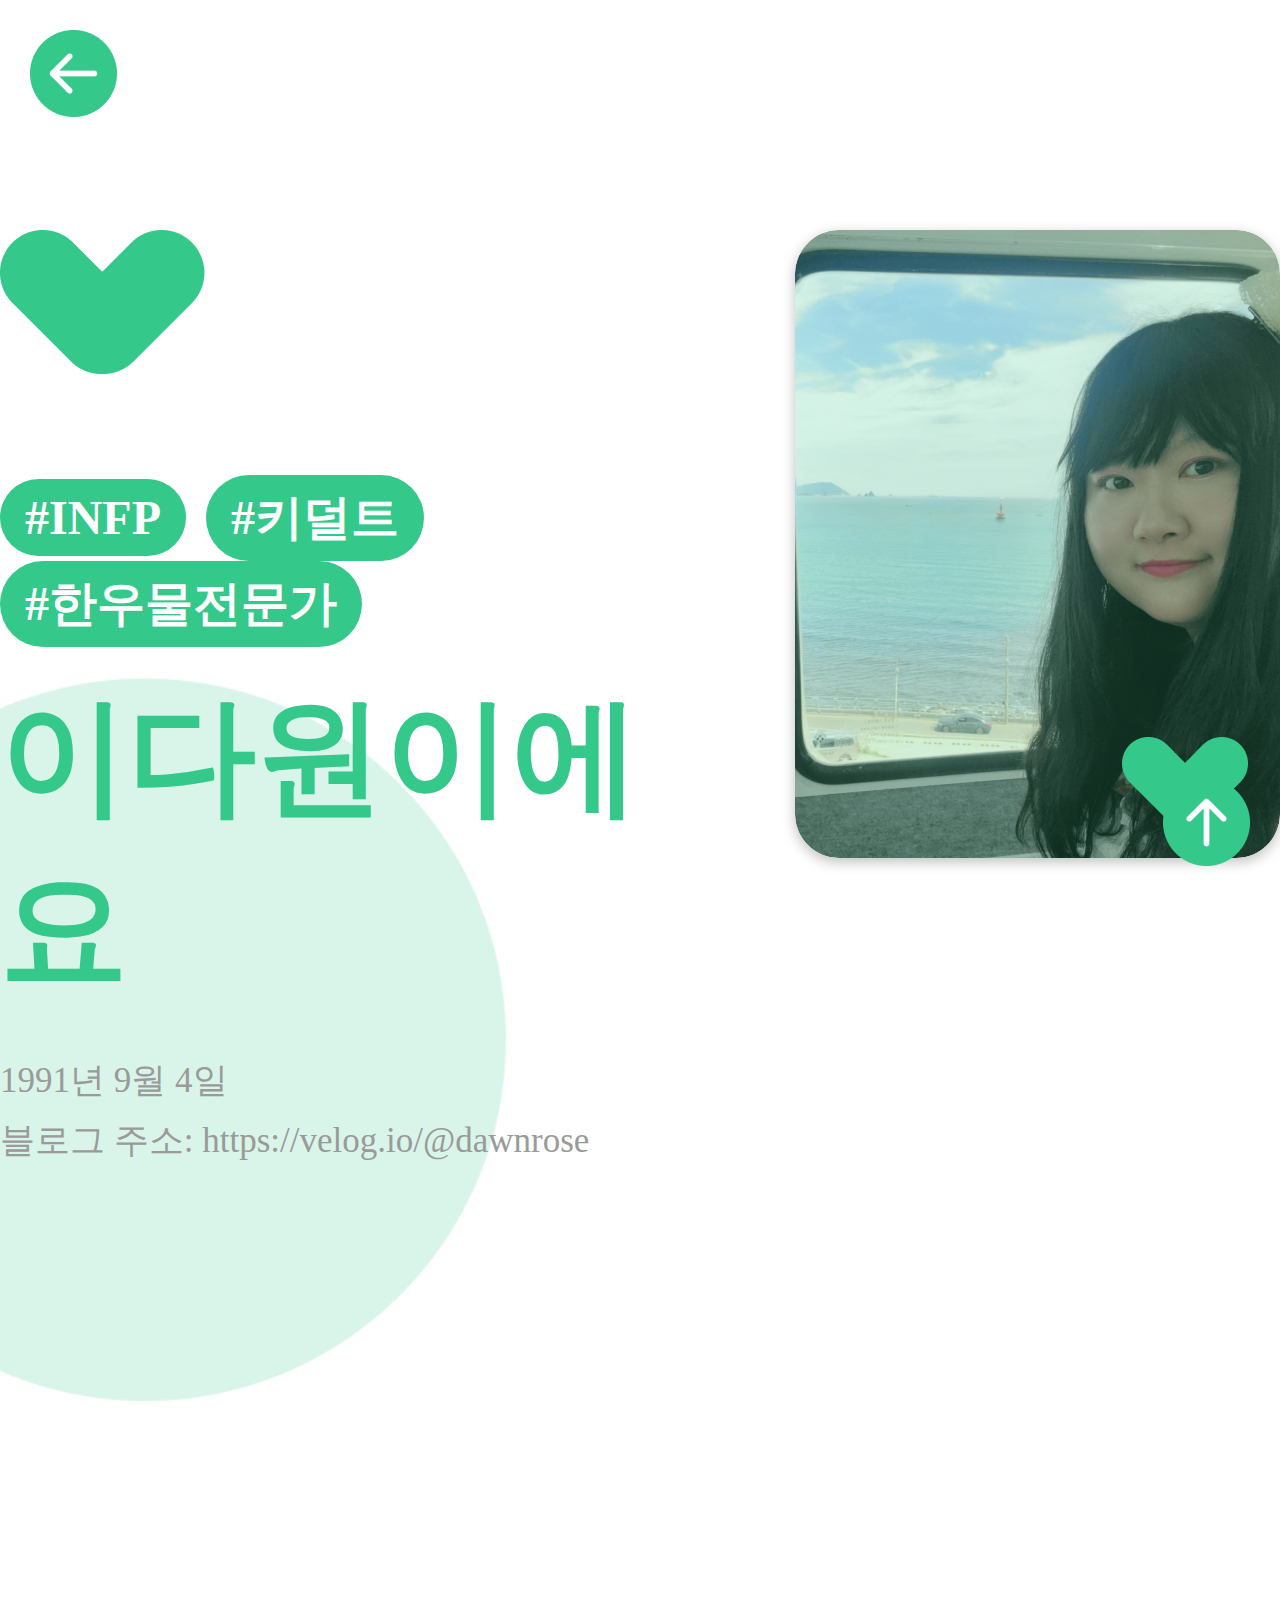
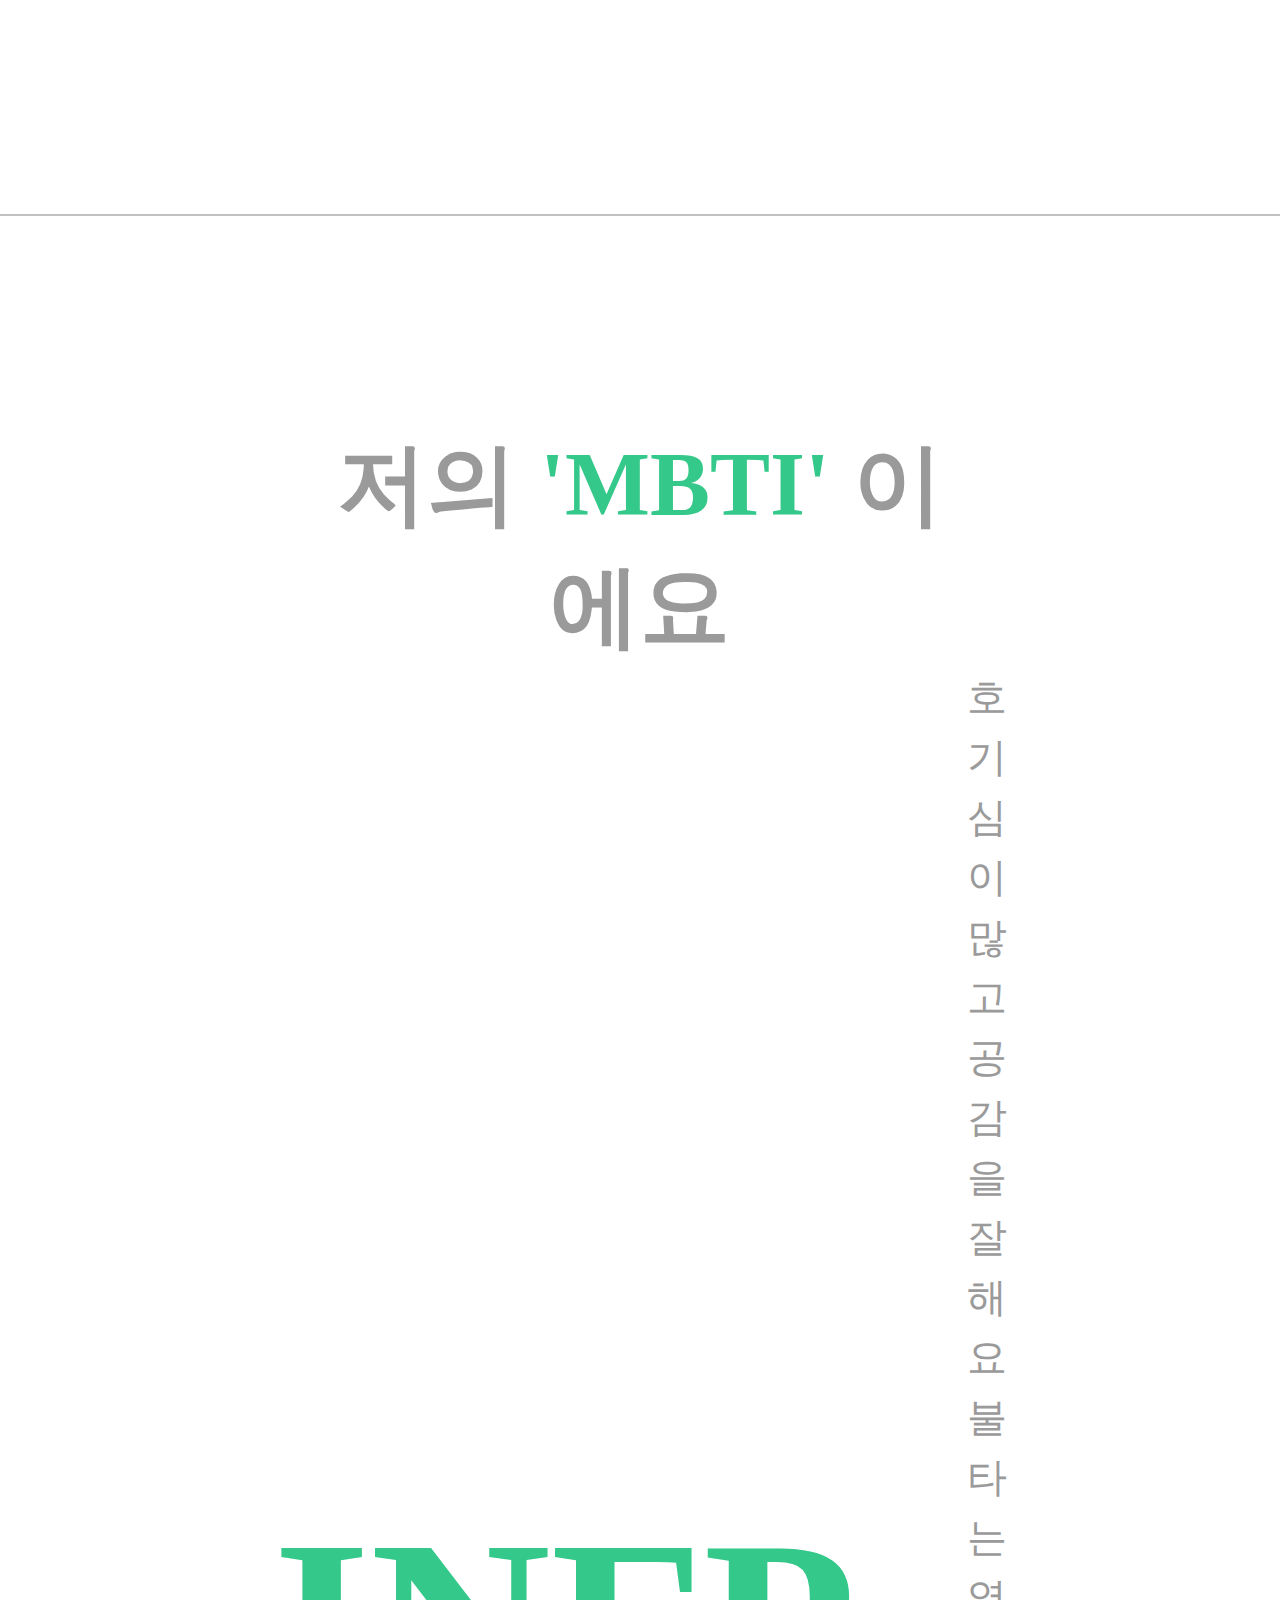
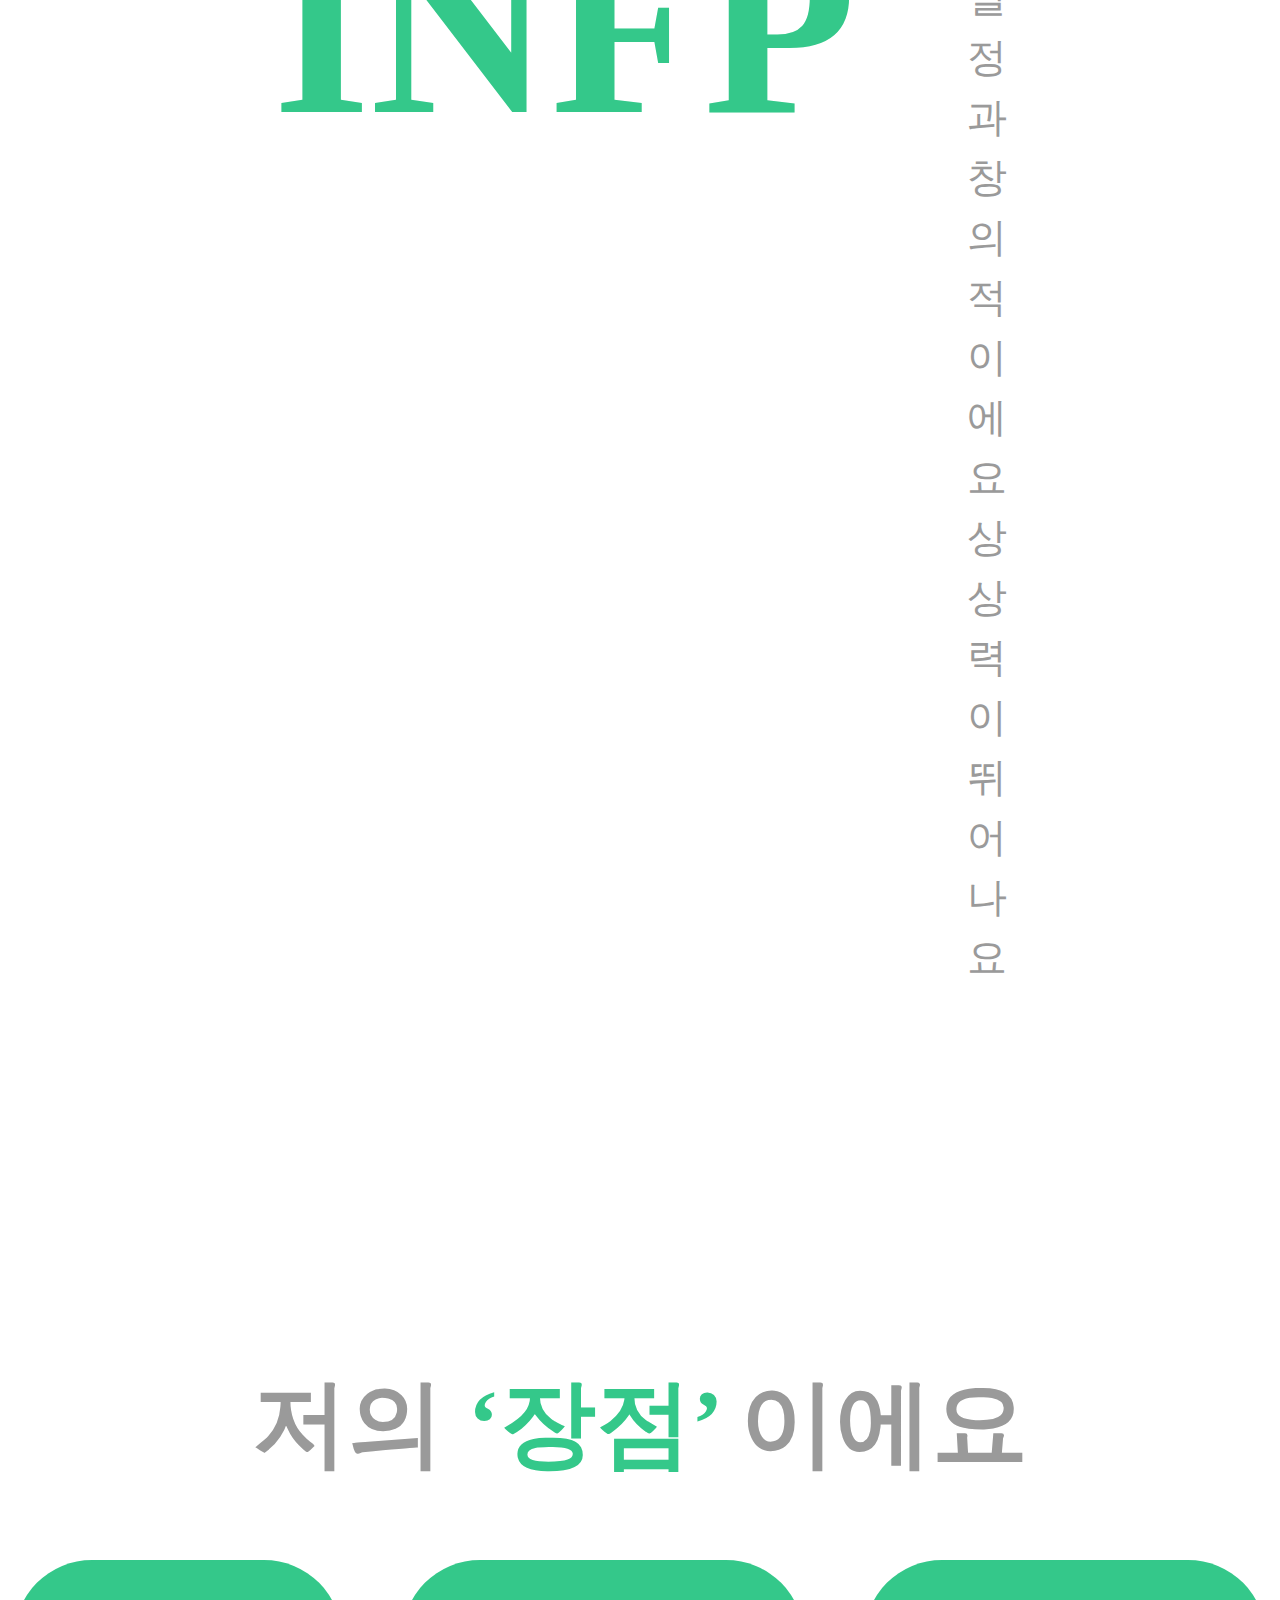
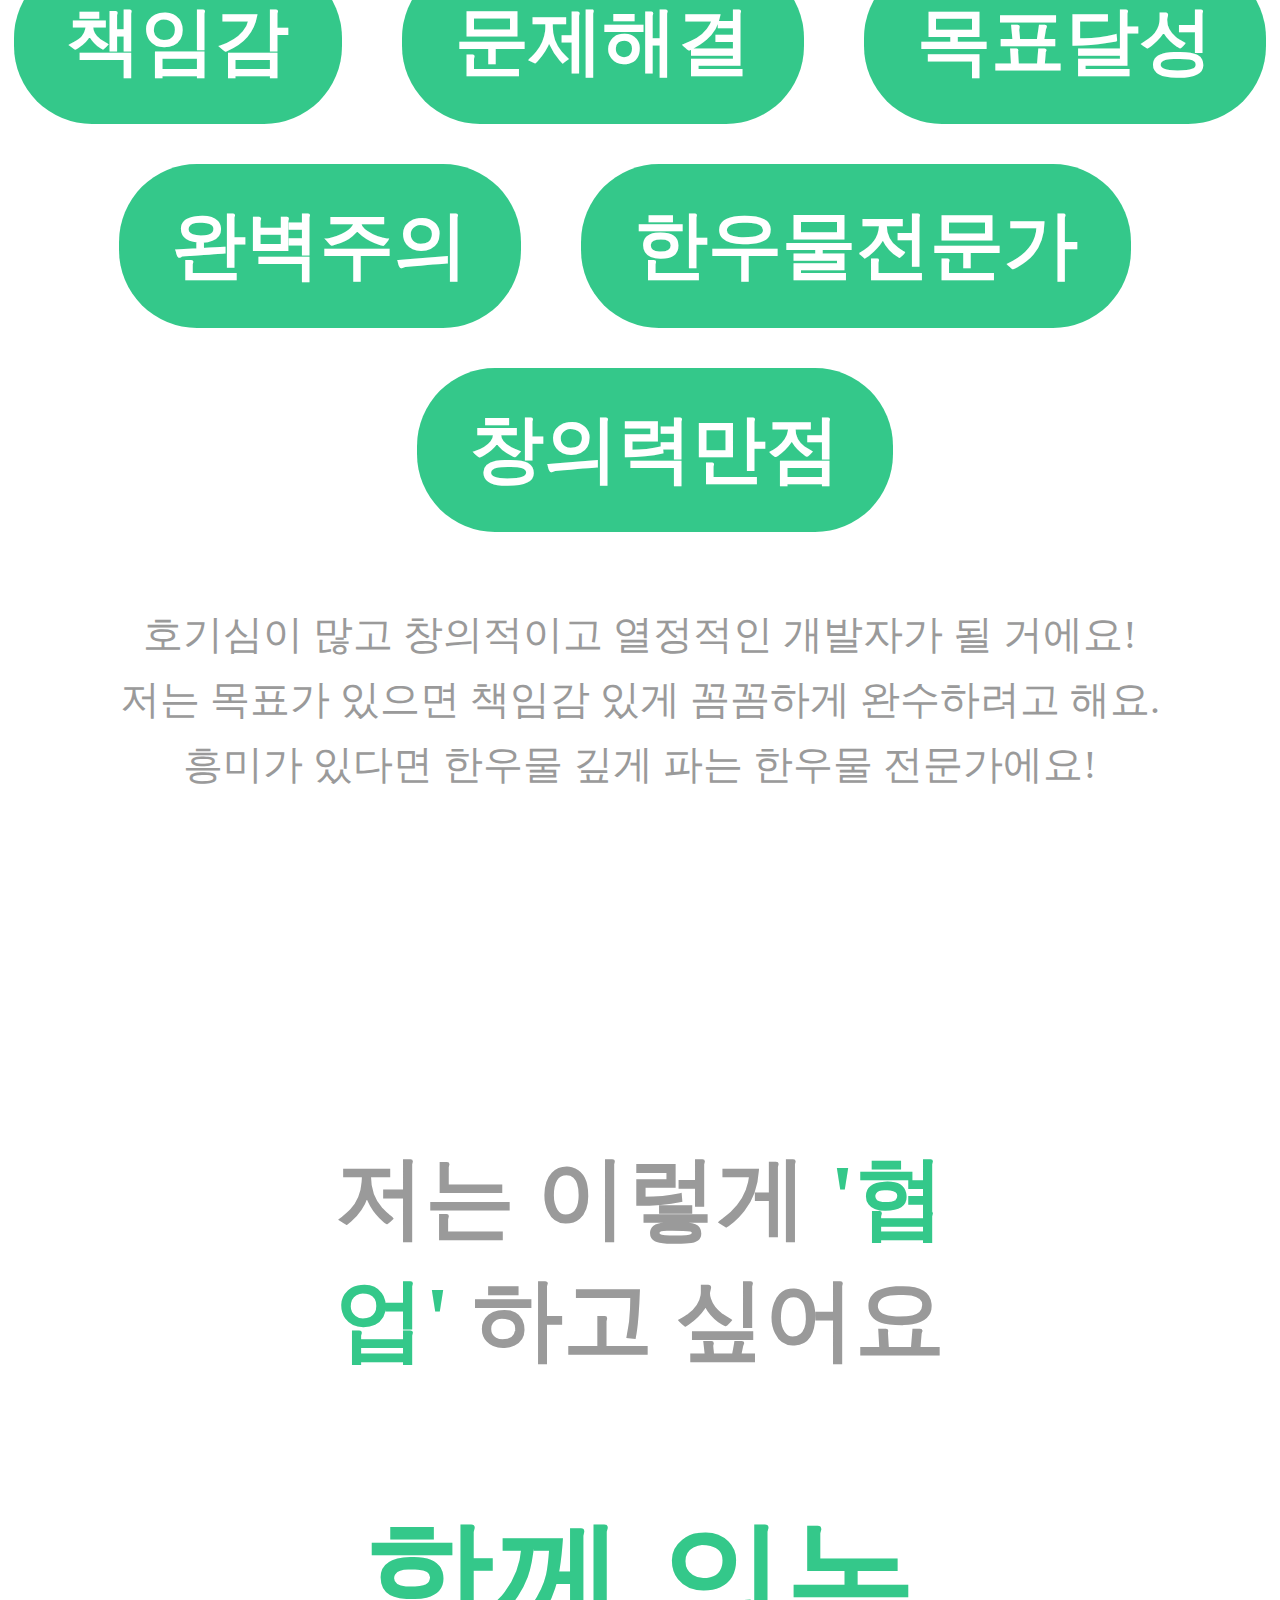
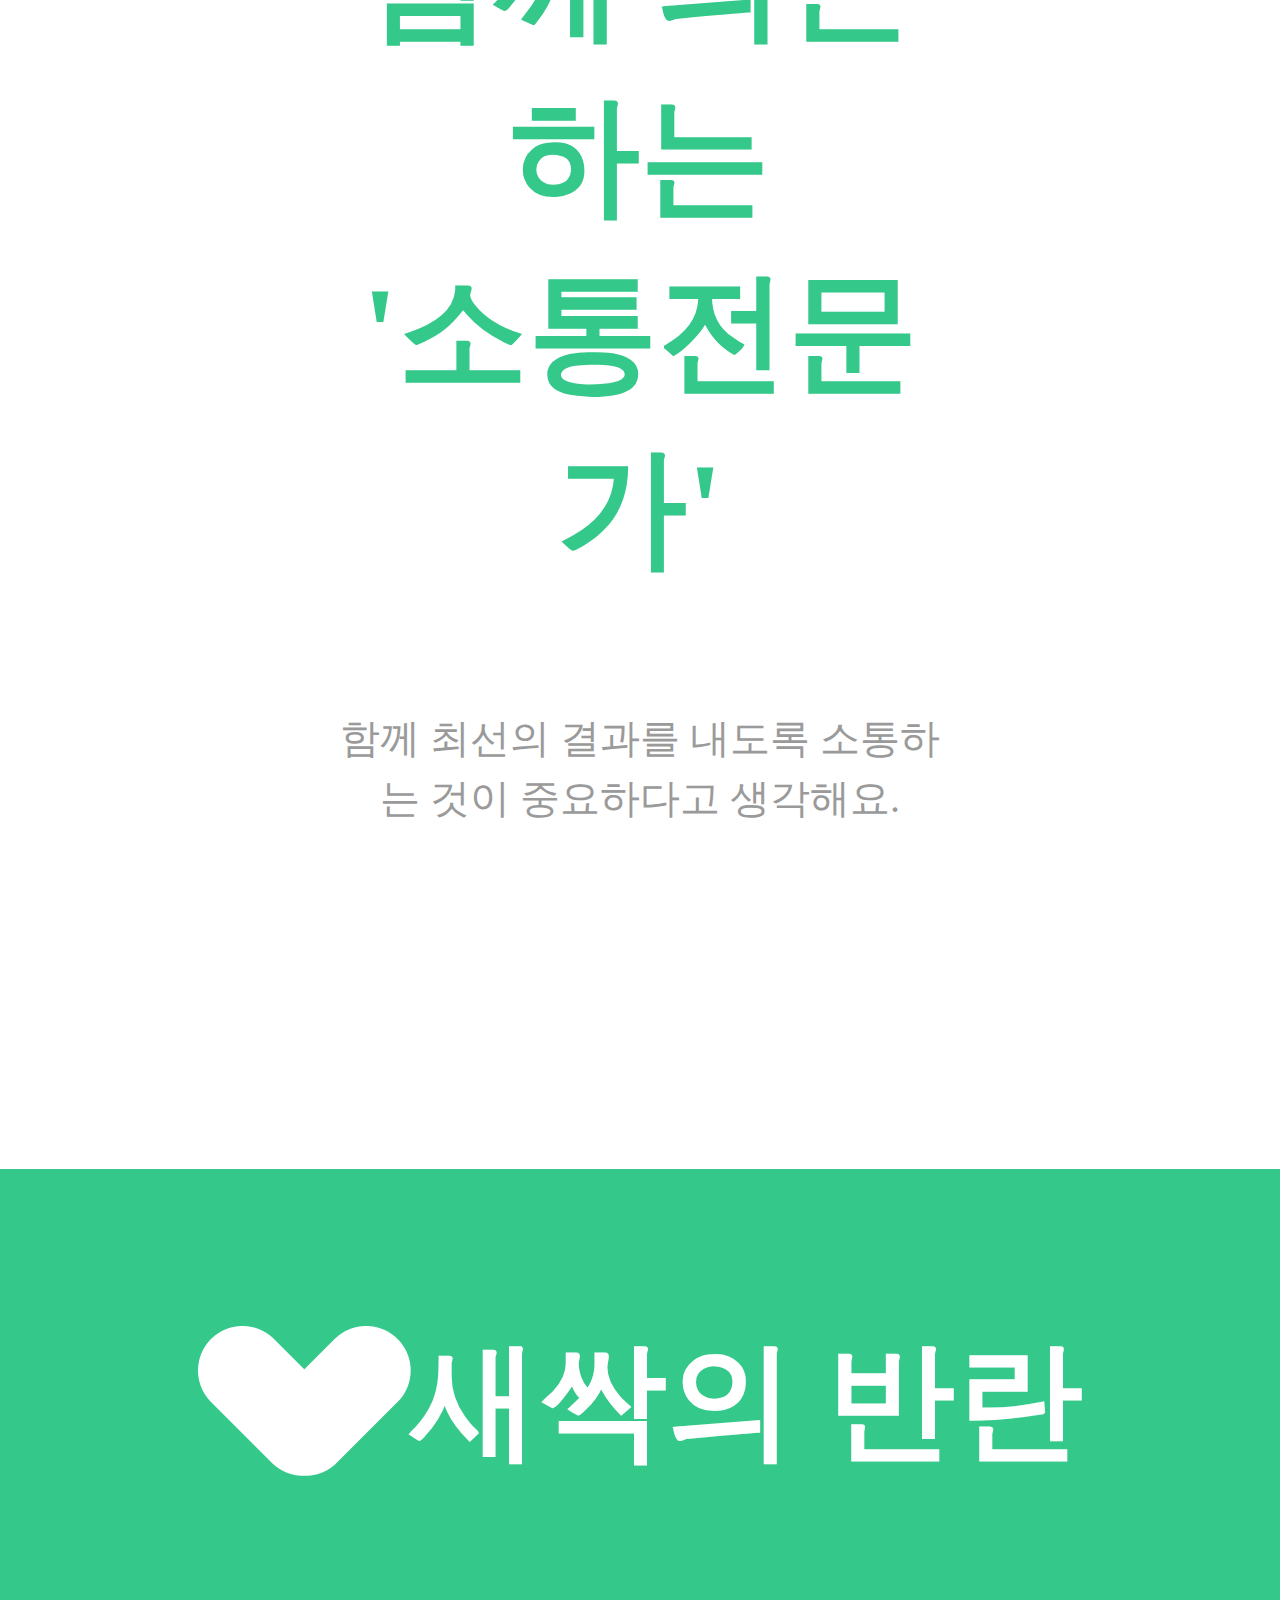
==== sub_dawon.html @ d5acacc6 "새싹의 반란" ====
<!DOCTYPE html>
<html lang="en">

<head>
    <meta charset="UTF-8">
    <meta name="viewport" content="width=device-width, initial-scale=1.0">
    <meta name="viewport" content="width=1920">
    <link rel="stylesheet" href="css/sub_style.css">
    <title>새싹의 반란</title>
    <script src="https://code.jquery.com/jquery-3.7.1.min.js"
    integrity="sha256-/JqT3SQfawRcv/BIHPThkBvs0OEvtFFmqPF/lYI/Cxo=" crossorigin="anonymous"></script>
</head>

<body>
    <div class="nextdirection">
        <a href="index.html"><img src="images/nextbutton.png"></a>
    </div>
     <div class="updirection btn_top">
        <img src="images/updirection.png">
    </div> 
    <div class="oneContent">
        <div class="leftContent">
            <img class="firstheart" src="images/heart.png" alt="profile">
            <div class="tag">
                <div>#INFP</div>
                <div>#키덜트</div>
                <div>#한우물전문가</div>
            </div>
            <h1>이다원이에요</h1>
            <div class="information">
                <div>1991년 9월 4일</div>
                <div>블로그 주소: <a href="https://velog.io/@dawnrose" target="_blank">https://velog.io/@dawnrose</a>
                </div>
            </div>
        </div>
        <div class="rightContent">
            <img class="myimage" src="images/image_3.png" alt="card">
        </div>
    </div>
    <div class="line"></div>
    <div class="twoContent">

        <h1>저의 <span>'MBTI'</span> 이에요</h1>
        <div class="mbtiContent">
            <span>INFP</span>
            <div><p>호기심이 많고 공감을 잘해요</p><p>불타는 열정과 창의적이에요</p><p>상상력이 뛰어나요</p></div>
        </div>
    </div>

    <section id="my_point">
        <h2>저의 <span>‘장점’</span> 이에요</h2>
        <div class="point_big_box">
            <div class="point_box">
                <!-- <p class="box_gray">&nbsp;&nbsp;&nbsp;&nbsp;&nbsp;&nbsp;&nbsp;&nbsp;&nbsp;&nbsp;&nbsp;&nbsp;&nbsp;</p> -->
                <p>책임감</p>
                <p>문제해결</p>
                <p>목표달성</p>
                <!-- <p class="box_gray">&nbsp;&nbsp;&nbsp;&nbsp;&nbsp;&nbsp;&nbsp;&nbsp;&nbsp;&nbsp;&nbsp;&nbsp;&nbsp;</p> -->
            </div>
            <div class="point_box">
                <!-- <p class="box_gray">&nbsp;&nbsp;&nbsp;&nbsp;&nbsp;&nbsp;&nbsp;&nbsp;&nbsp;&nbsp;&nbsp;&nbsp;&nbsp;</p> -->
                <p>완벽주의</p>
                <p>한우물전문가</p>
                <p>창의력만점</p>
                <!-- <p class="box_gray">&nbsp;&nbsp;&nbsp;&nbsp;&nbsp;&nbsp;&nbsp;&nbsp;&nbsp;&nbsp;&nbsp;&nbsp;&nbsp;</p> -->

            </div>
        </div>
        <p class="point_txt">호기심이 많고 창의적이고 열정적인 개발자가 될 거에요!</p>
        <p class="point_txt">저는 목표가 있으면 책임감 있게 꼼꼼하게 완수하려고 해요.</p>
        <p class="point_txt">흥미가 있다면 한우물 깊게 파는 한우물 전문가에요!</p>
    </section>


    <div class="fourContent">
        <h1>저는 이렇게 <span>'협업'</span> 하고 싶어요</h1>
        <div>
            <p>함께 의논하는</p>
            <p>'소통전문가'</p>
        </div>
        <div class="index"><p>함께 최선의 결과를 내도록 소통하는 것이 중요하다고 생각해요.</p>
        </div>
    </div>
    <div class="last">
        <img src="images/Wheart.png">
        <span>새싹의 반란</span>
    </div>
    <script>
        $('.btn_top').click(function(){
                event.preventDefault();
        
                $("html,body").stop().animate({scrollTop:0});
                });
        
            </script>
</body>

</html>
---- css/sub_style.css ----
* {
    margin: 0px;
    padding: 0px;
}

ul,
ol {
    list-style: none;
}

a {
    text-decoration: none;
    color: inherit;
}

/* reset css */

@font-face {
    font-family: 'Pretendard-Regular';
    src: url('https://cdn.jsdelivr.net/gh/Project-Noonnu/noonfonts_2107@1.1/Pretendard-Regular.woff') format('woff');
    font-weight: 400;
    font-style: normal;
}


/* .nextdirection {
    position: relative;
    top: 55px;
    left: 55px;
    width: 87px;
    height: 87px;
} */

/* .updirection {
    position: absolute;
    bottom: 55px;
    right: 55px;
} */

.oneContent {
    display: flex;
    flex-direction: row;
    justify-content: center;
    align-content: center;
    /* margin: 247px 323px 0 323px; */
    background: url(../images/backobj.png);
    background-repeat: no-repeat;
    background-size: cover;
    padding: 230px 0;

}

.twoContent {
    display: flex;
    flex-direction: column;
    justify-content: center;
    align-content: center;
    /* margin: 247px 323px 0 323px; */
}

#my_point {
    display: flex;
    flex-direction: column;
    justify-content: center;
    align-content: center;
    /* margin: 247px 323px 0 323px; */
}

.fourContent {
    display: flex;
    flex-direction: column;
    justify-content: center;
    align-content: center;
    /* margin: 247px 323px 0 323px; */
}


.tag {
    margin-top: 97px;
}

.tag>div {
    color: white;
    font-size: 48px;
    font-weight: 700;

    display: inline-flex;
    padding: 11px 25px;
    justify-content: center;
    align-items: center;
    gap: 10px;
    border-radius: 50px;
    background: #34C88A;

    margin-right: 16px;
}

.leftContent {
    margin-right: 125px;
}

.leftContent>h1 {
    color: var(--main, #34C88A);
    font-family: Pretendard;
    font-size: 128px;
    font-style: normal;
    font-weight: 700;
    line-height: normal;
    text-align: left;
    margin-top: 24px;
}

.rightContent {
    display: block;
    /* margin-left: 125px; */
}

.myimage {
    border-radius: 44px;
    box-shadow: 0px 4px 13px 0px rgba(0, 0, 0, 0.25);
}

.information {
    color: #9a9a9a;
    font-size: 35px;
    margin-top: 34px;
    line-height: 60px;
}

.information>a {
    background-color: #34C88A;
}

.twoContent {
    margin: 208px 323px 0 323px;
}

.line {
    margin: 413px auto 0 auto;
    border: 1px solid #c1c1c1;
    width: 1596px;
}

h1 {
    color: #9A9A9A;
    text-align: center;
    font-family: Pretendard;
    font-size: 90px;
    font-style: normal;
    font-weight: 700;
    line-height: normal;
}

span {
    color: #34C88A;
}

.mbtiContent {
    display: flex;
    flex-direction: row;
    justify-content: center;
    align-items: center;
}

.mbtiContent>span {
    color: var(--main, #34C88A);
    text-align: center;
    font-family: Pretendard;
    font-size: 250px;
    font-style: normal;
    font-weight: 700;
    line-height: normal;
}

.mbtiContent>div {
    color: #9A9A9A;
    text-align: center;
    font-family: Pretendard;
    font-size: 40px;
    font-style: normal;
    font-weight: 500;
    line-height: 60px;
    margin-left: 111px;
}

.fourContent {
    margin: 340px 323px 0 323px;
}

.fourContent>div {
    color: #34C88A;
    text-align: center;
    font-family: Pretendard;
    font-size: 130px;
    font-style: normal;
    font-weight: 700;
    line-height: normal;
    margin-top: 112px;
}

.fourContent .index {
    color: #9A9A9A;
    text-align: center;
    font-family: Pretendard;
    font-size: 40px;
    font-style: normal;
    font-weight: 500;
    line-height: 60px;
}

.last {
    margin-top: 340px;
    width: 100vw;
    height: 464px;
    background-color: #34C88A;
    display: flex;
    flex-direction: row;
    justify-content: center;
    align-items: center;
}

.last>span {
    /* position: relative;
    inset: 159px 554px 152px 554px; */
    color: #FFF;
    text-align: center;
    font-family: Pretendard;
    font-size: 128px;
    font-style: normal;
    font-weight: 700;
    line-height: normal;
}

#my_point {
    text-align: center;
    margin-top: 372px;
    font-weight: 700;

}

#my_point h2 {
    color: #9a9a9a;
    font-size: 6rem;
    font-weight: 700;
}

#my_point h2 span {
    color: #34c88a;
}

#my_point .point_txt {
    font-size: 2.5rem;
    color: #9a9a9a;
    line-height: 65px;
    font-weight: 500;
}

#my_point .point_big_box {
    overflow: hidden;
    margin: 50px 0;
}

#my_point .point_box {
    display: flex;
    flex-direction: row;
    justify-content: center;
    align-content: center;
    flex-wrap: wrap;
    width: 100vw;
}

#my_point .point_box p {
    font-size: 74px;
    background-color: #34c88a;
    color: #fff;
    border-radius: 78px;
    padding: 32px 53px;
    margin: 20px 30px;
}

#my_point .point_box .box_gray {
    background-color: #eee;
}

#my_point .point_box p:first-child {
    margin-left: 0
}

#my_point .point_box p:last-child {
    /*  border-top-right-radius: 0;
    border-bottom-right-radius: 0;*/
    margin-right: 0;
}

.nextdirection{
    position: absolute;
    top: 30px;
    left: 30px;
}

.updirection{
    right: 30px;
    bottom: 30px;
    position: fixed;
}
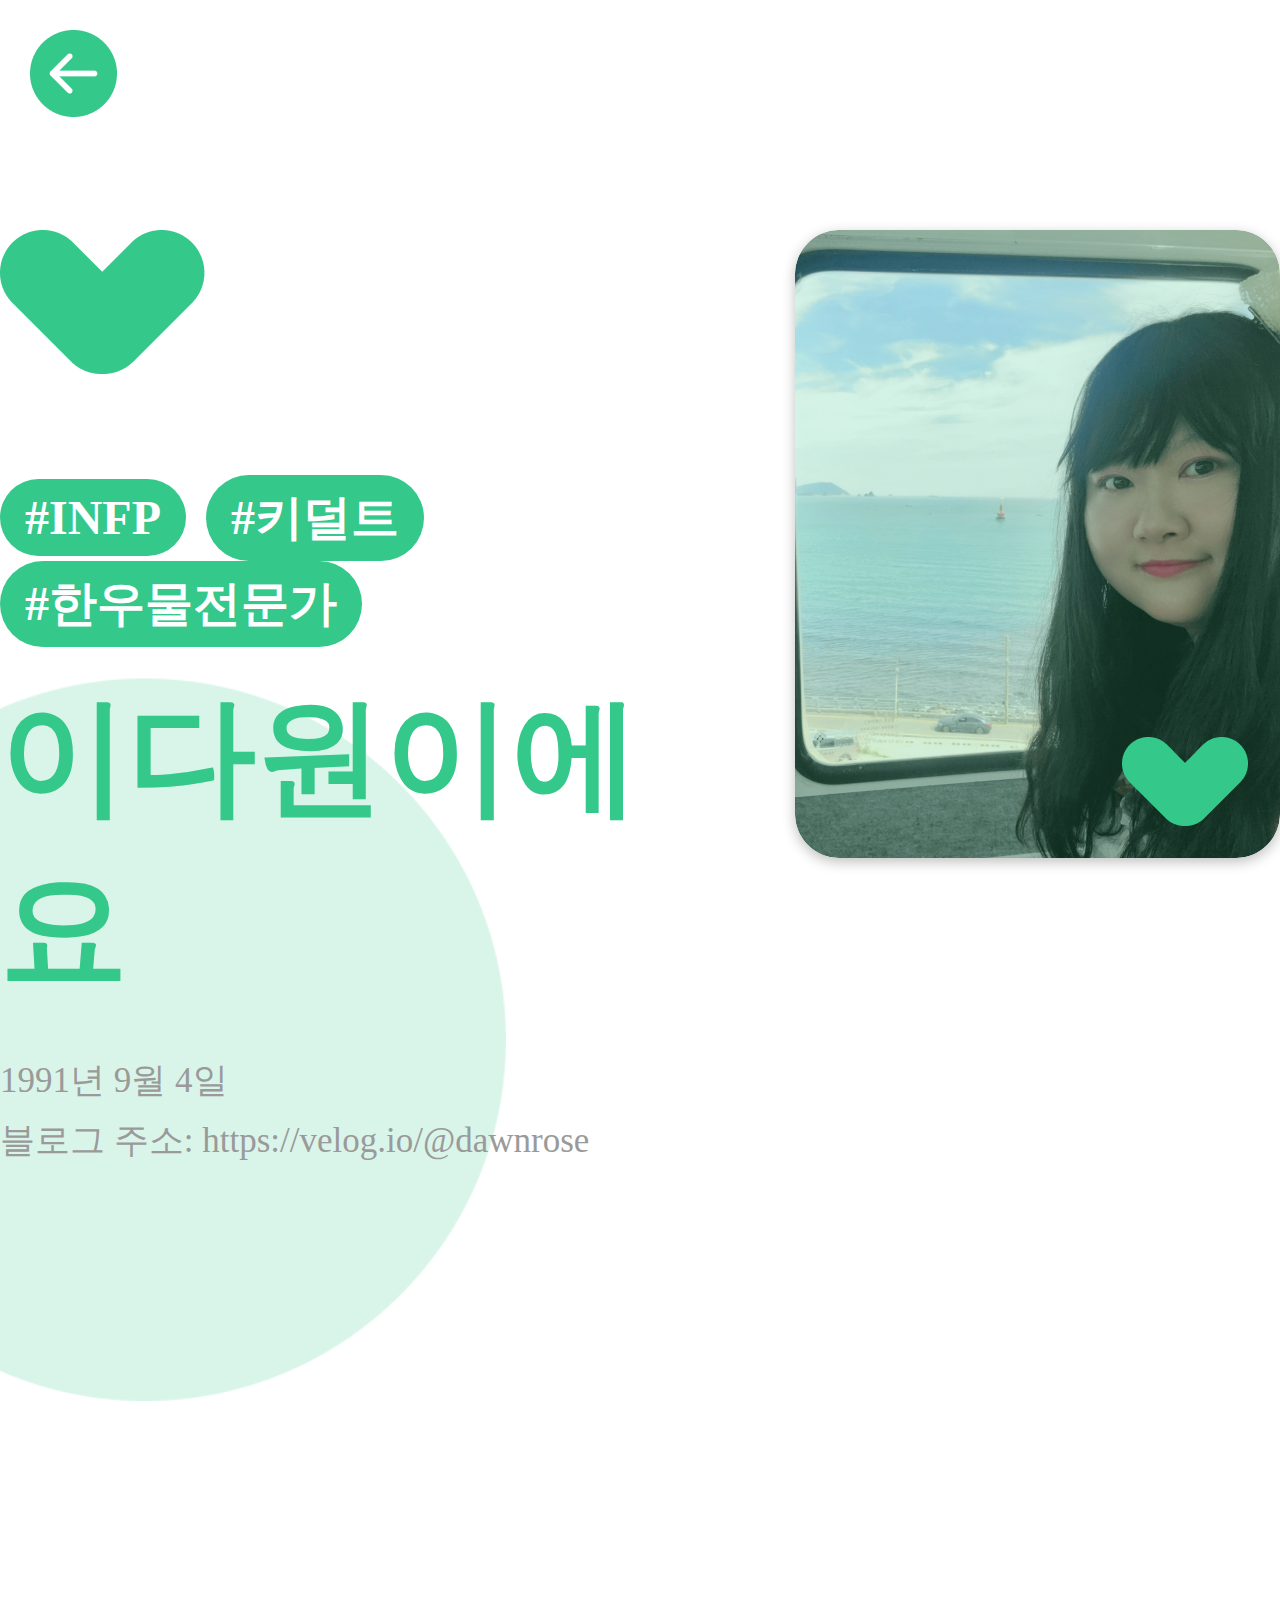
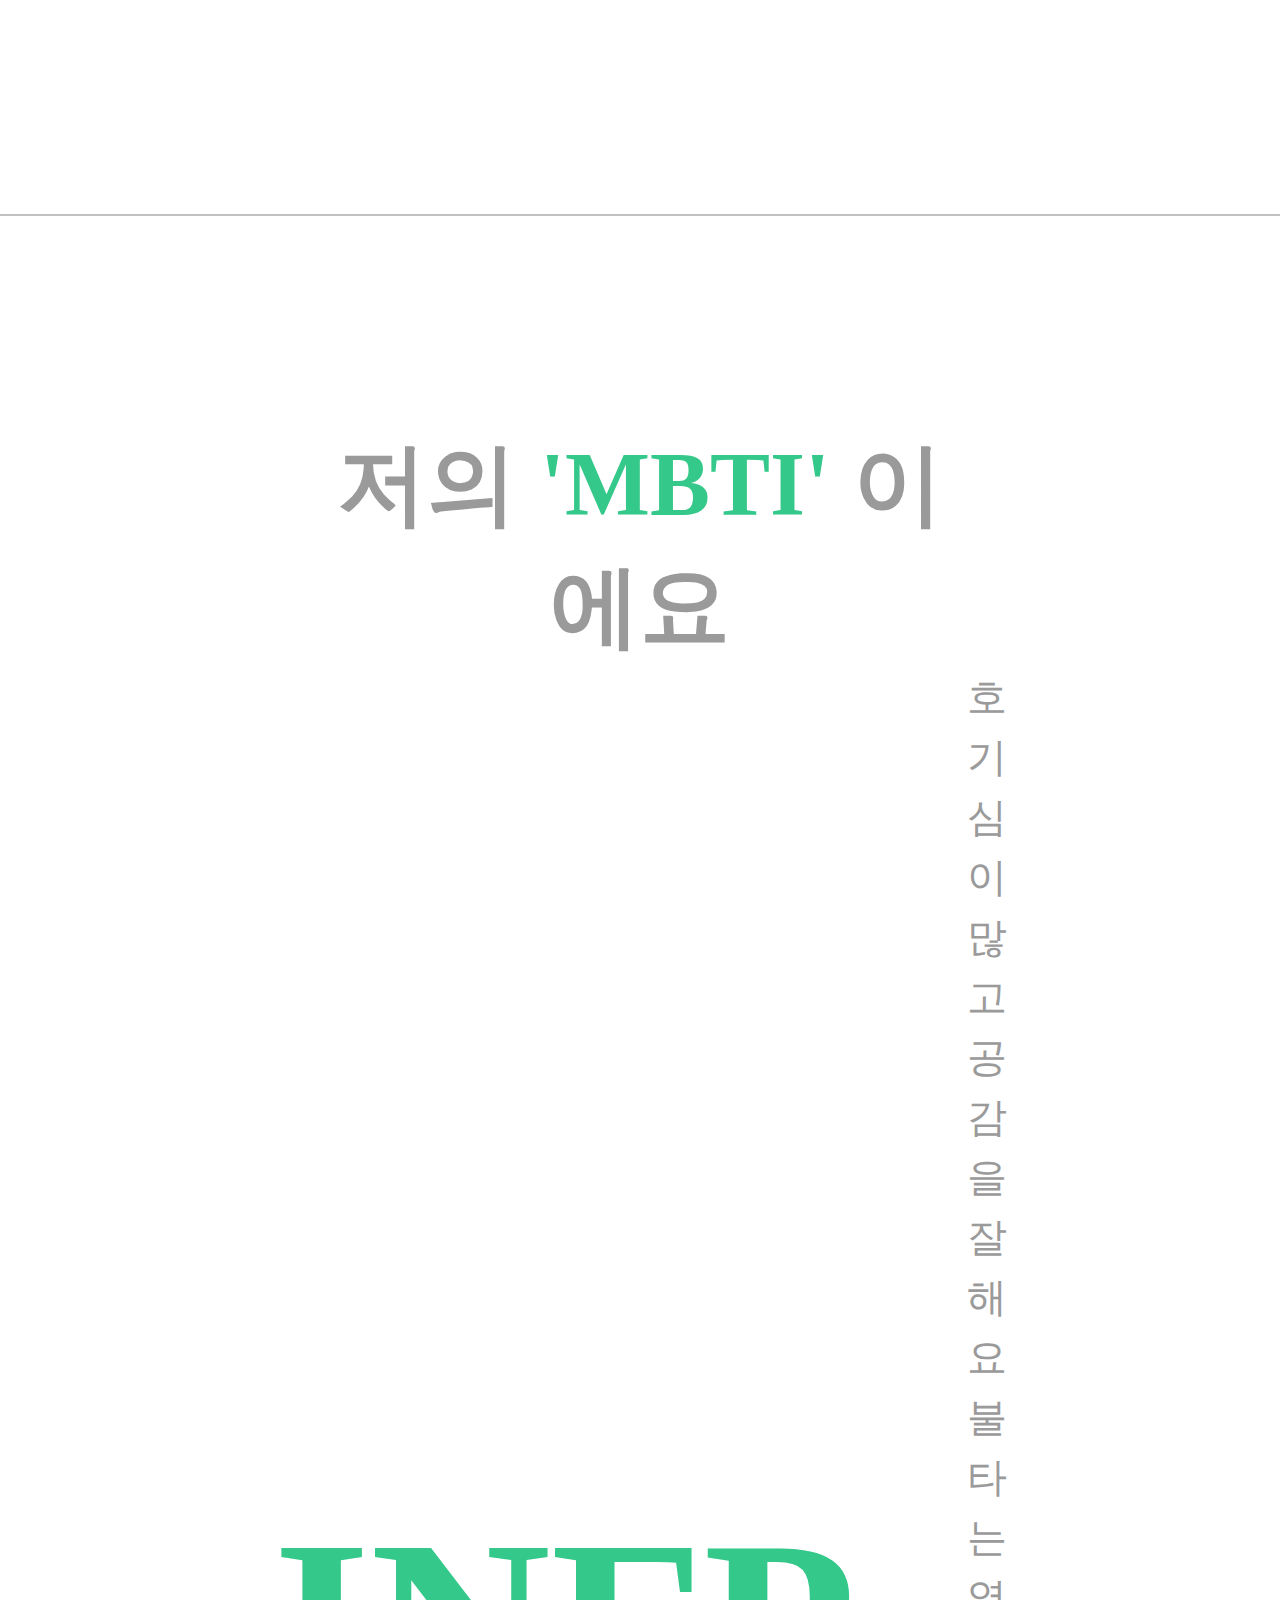
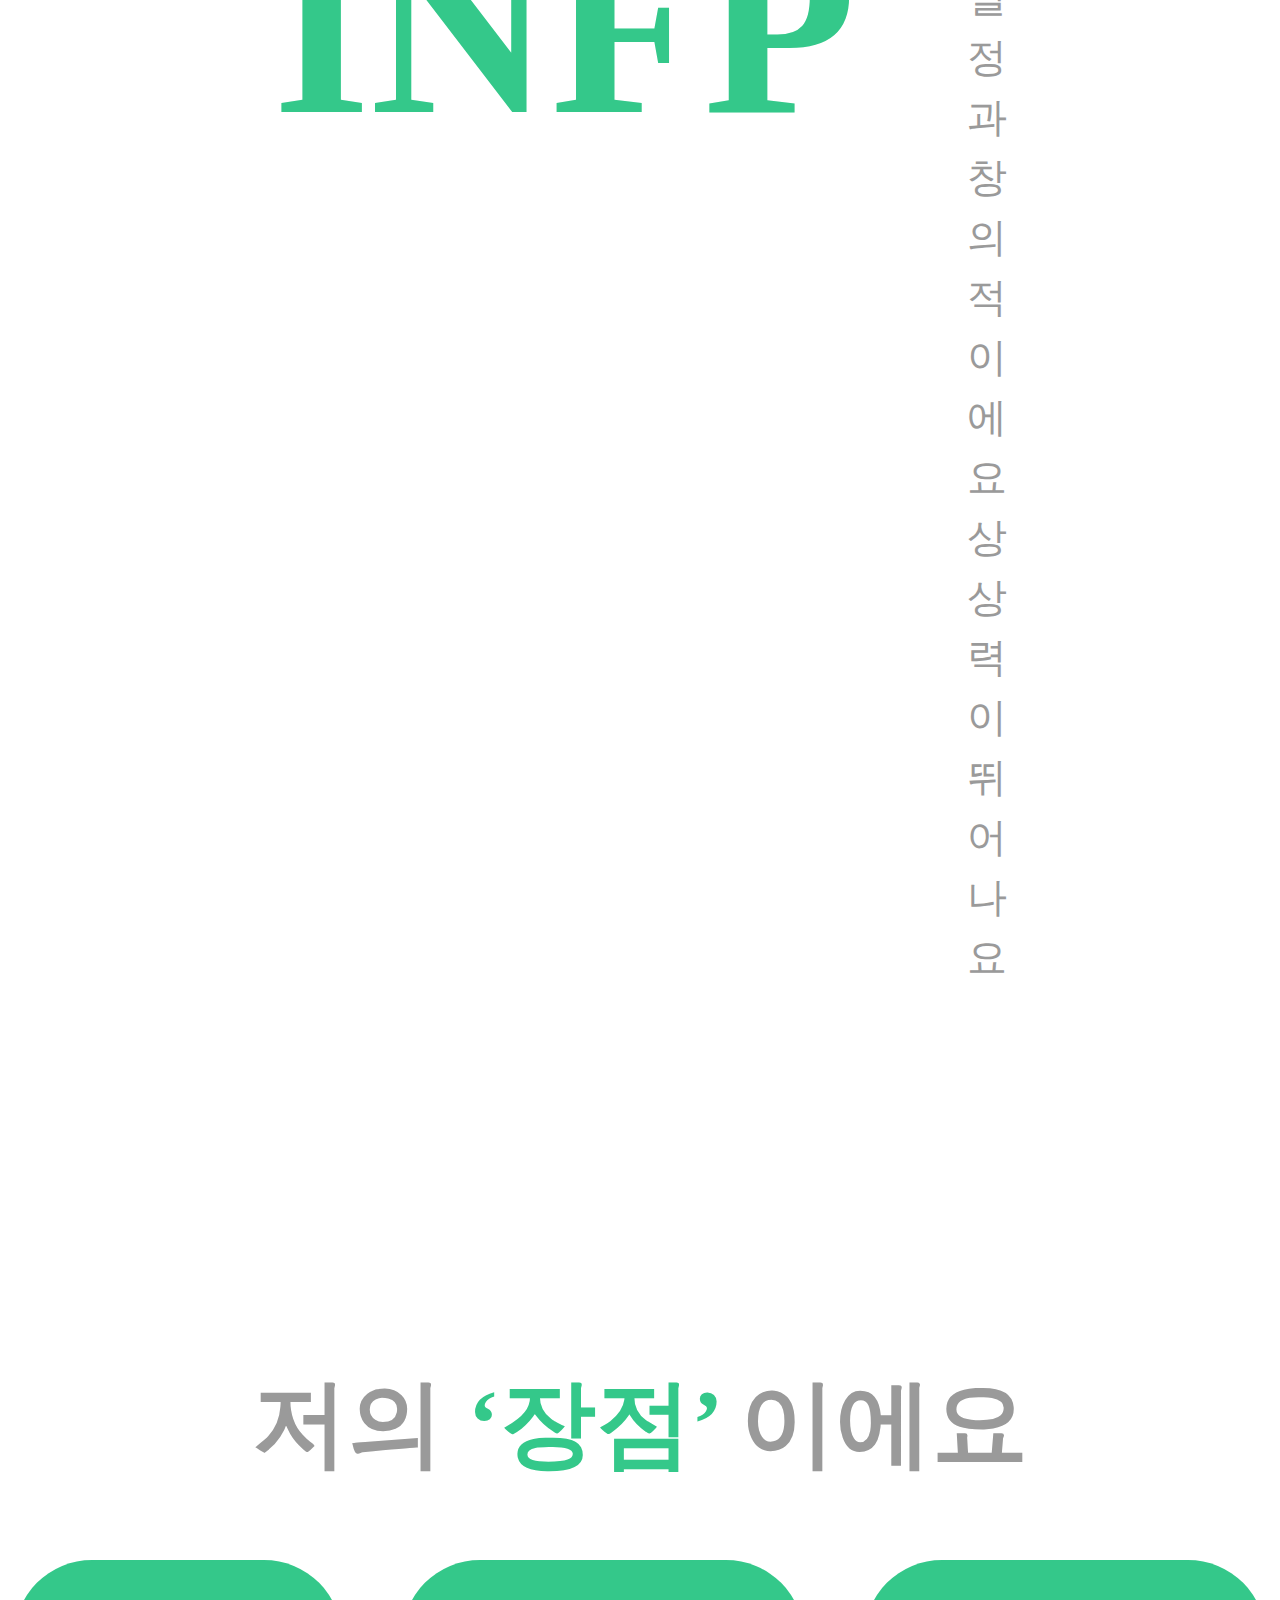
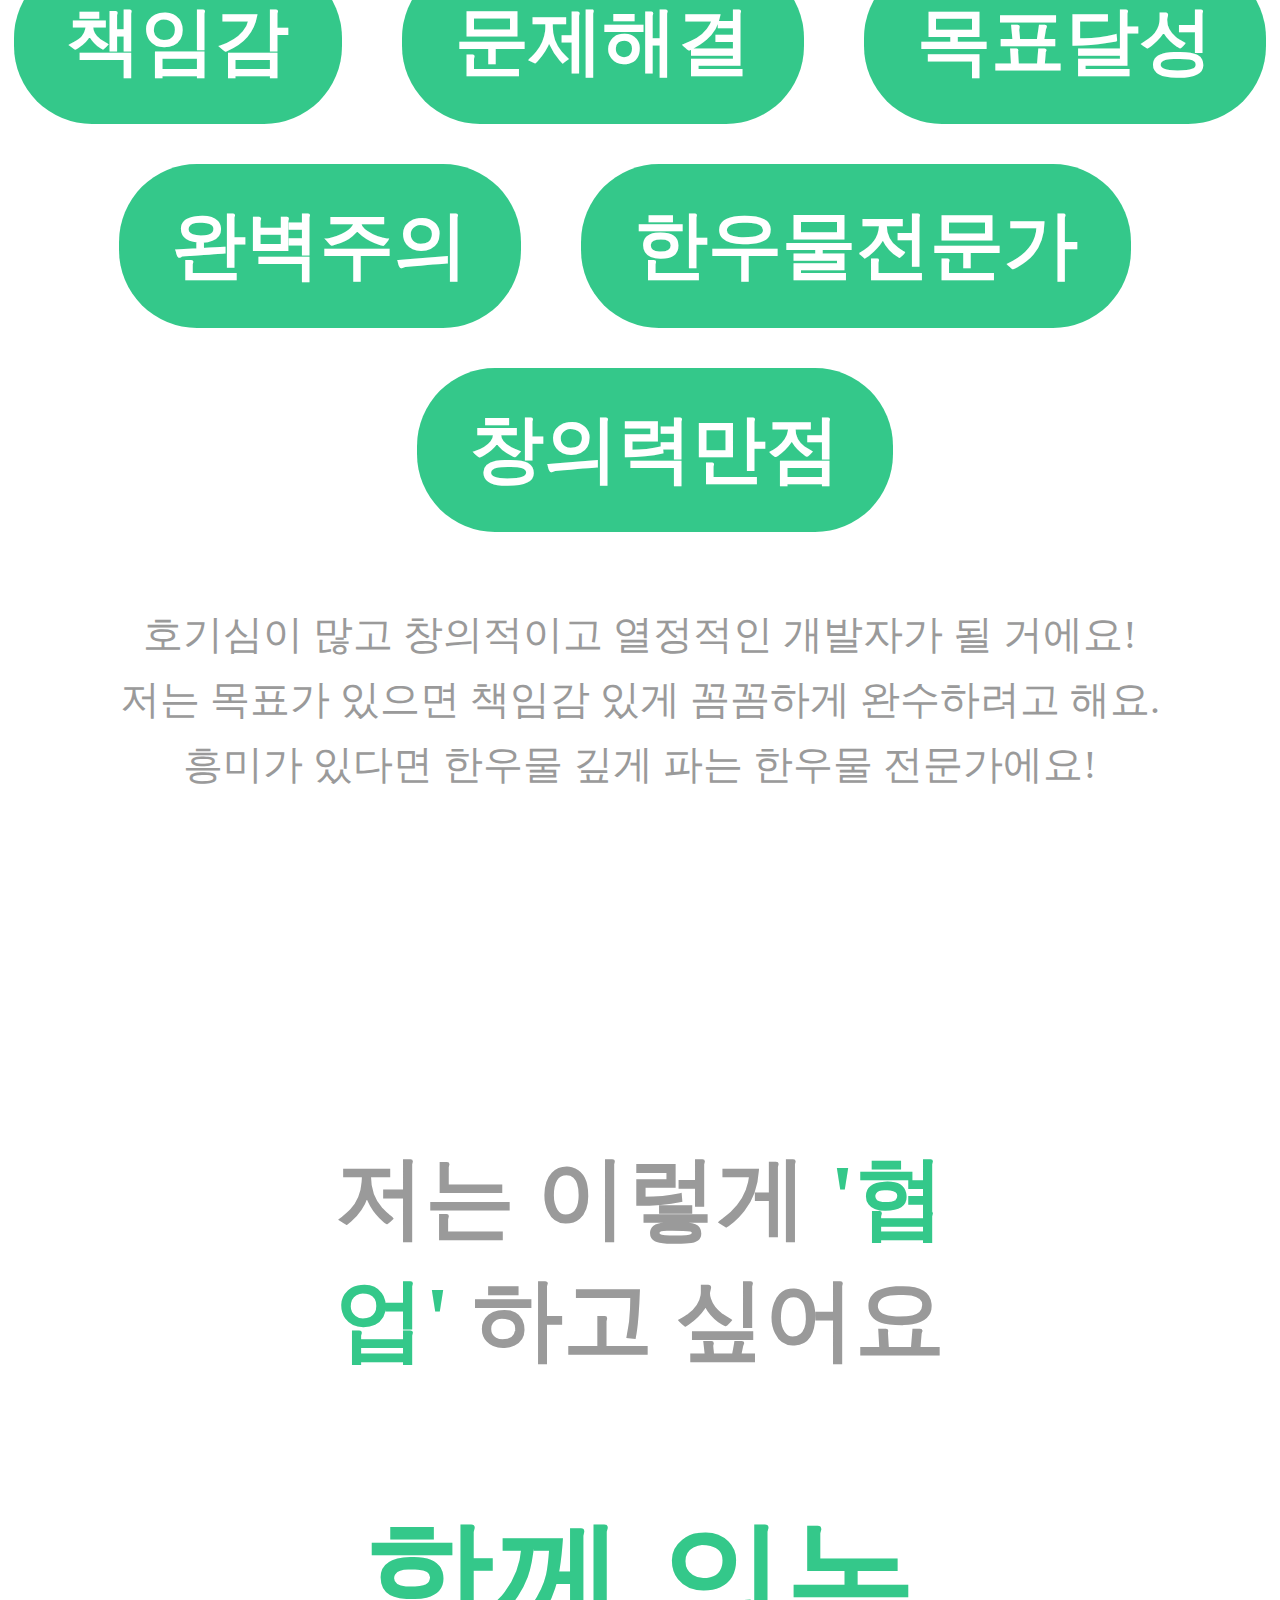
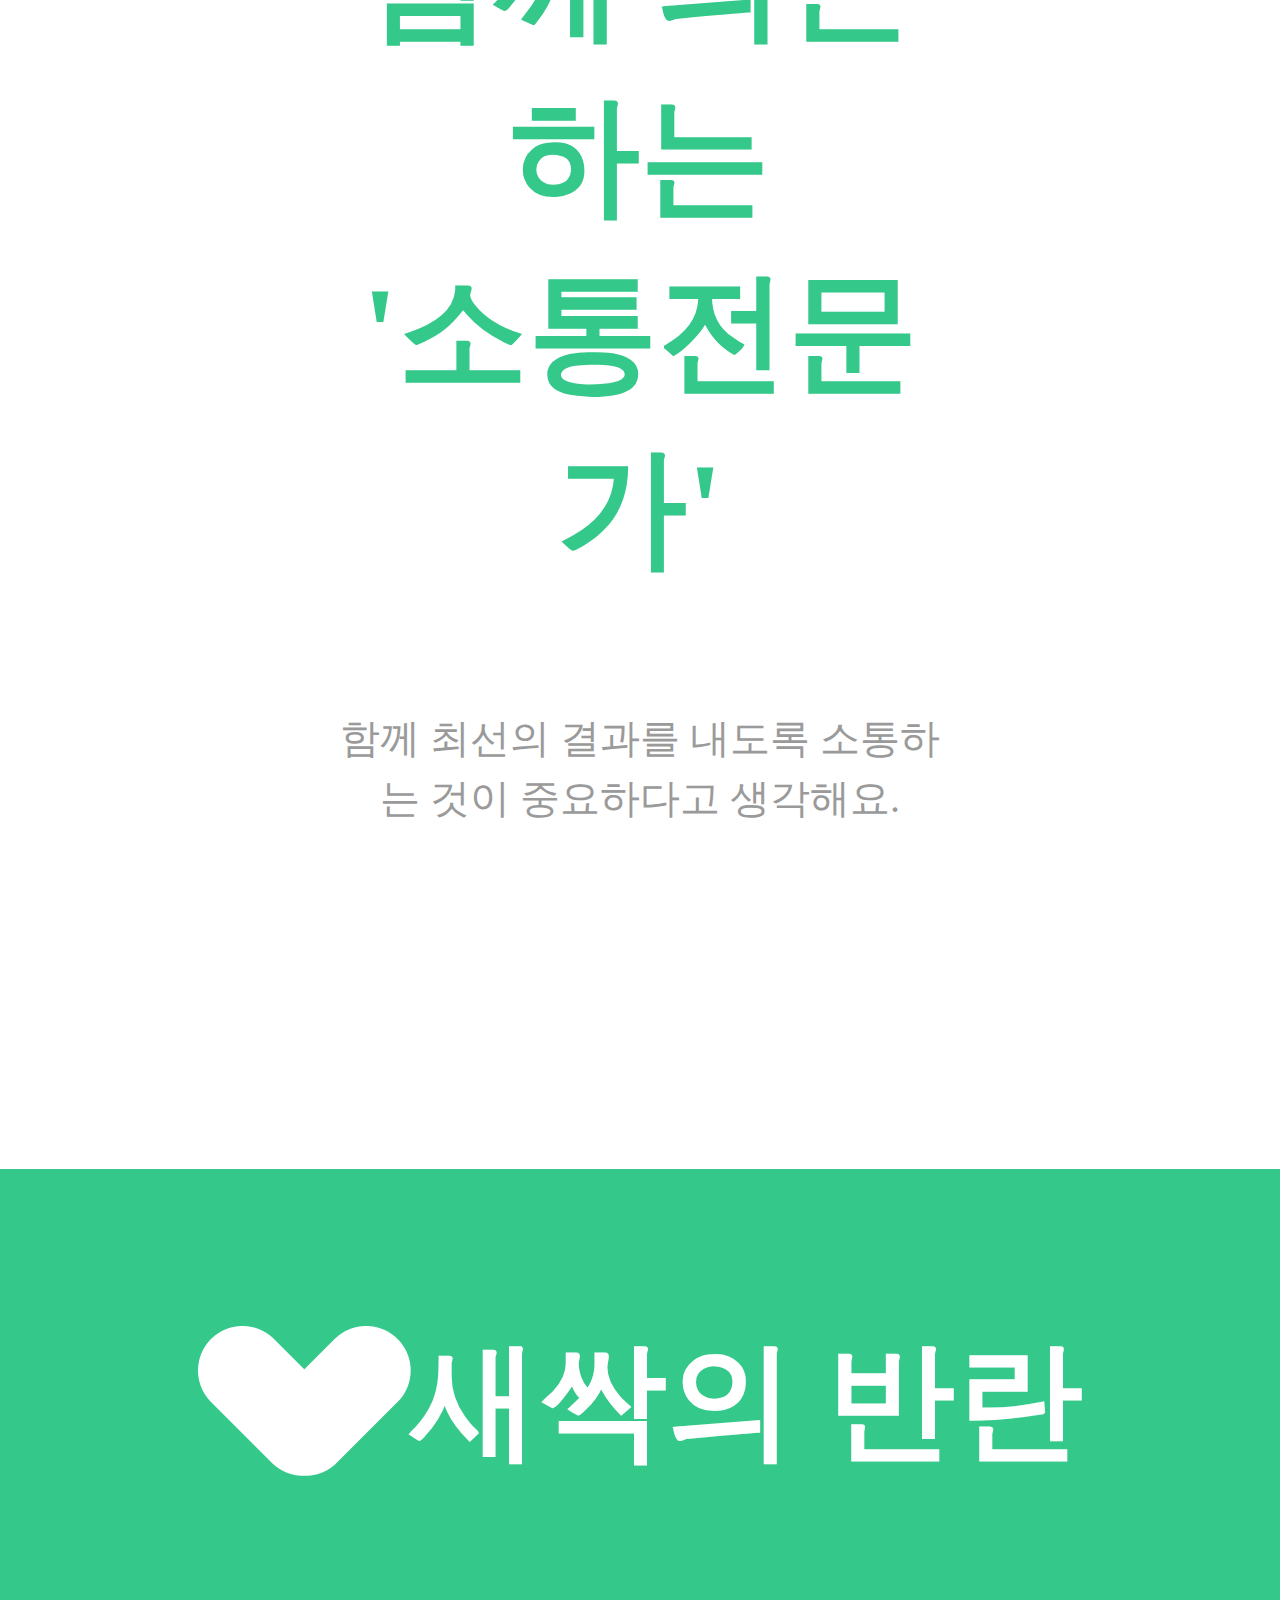
==== commit 038153de: "3차완성" ====
--- a/sub_dawon.html
+++ b/sub_dawon.html
@@ -8,16 +8,20 @@
     <link rel="stylesheet" href="css/sub_style.css">
     <title>새싹의 반란</title>
     <script src="https://code.jquery.com/jquery-3.7.1.min.js"
-    integrity="sha256-/JqT3SQfawRcv/BIHPThkBvs0OEvtFFmqPF/lYI/Cxo=" crossorigin="anonymous"></script>
+        integrity="sha256-/JqT3SQfawRcv/BIHPThkBvs0OEvtFFmqPF/lYI/Cxo=" crossorigin="anonymous">
+        </script>
 </head>
 
 <body>
     <div class="nextdirection">
         <a href="index.html"><img src="images/nextbutton.png"></a>
     </div>
-     <div class="updirection btn_top">
+    <div style="cursor:pointer" class="updirection btn_top" id="btn_top">
         <img src="images/updirection.png">
-    </div> 
+    </div>
+    <div class="updirection2 btn_top2" id="btn_top2">
+        <img src="images/updirection_white.png">
+    </div>
     <div class="oneContent">
         <div class="leftContent">
             <img class="firstheart" src="images/heart.png" alt="profile">
@@ -43,7 +47,11 @@
         <h1>저의 <span>'MBTI'</span> 이에요</h1>
         <div class="mbtiContent">
             <span>INFP</span>
-            <div><p>호기심이 많고 공감을 잘해요</p><p>불타는 열정과 창의적이에요</p><p>상상력이 뛰어나요</p></div>
+            <div>
+                <p>호기심이 많고 공감을 잘해요</p>
+                <p>불타는 열정과 창의적이에요</p>
+                <p>상상력이 뛰어나요</p>
+            </div>
         </div>
     </div>
 
@@ -78,7 +86,8 @@
             <p>함께 의논하는</p>
             <p>'소통전문가'</p>
         </div>
-        <div class="index"><p>함께 최선의 결과를 내도록 소통하는 것이 중요하다고 생각해요.</p>
+        <div class="index">
+            <p>함께 최선의 결과를 내도록 소통하는 것이 중요하다고 생각해요.</p>
         </div>
     </div>
     <div class="last">
@@ -86,13 +95,41 @@
         <span>새싹의 반란</span>
     </div>
     <script>
-        $('.btn_top').click(function(){
-                event.preventDefault();
-        
-                $("html,body").stop().animate({scrollTop:0});
-                });
-        
-            </script>
+        //위로가기 버튼 클릭하면 위로 올라가게 하기 
+        $('.btn_top').click(function () {
+            event.preventDefault();
+
+            $("html,body").stop().animate({ scrollTop: 0 });
+        });
+
+        $('.btn_top2').click(function () {
+            event.preventDefault();
+
+            $("html,body").stop().animate({ scrollTop: 0 });
+        });
+
+        // 위로 특정 부분에서 보이게 하고 특정부분에서 보이지 않게 하기 
+        $(window).scroll(function () {
+            if ($(document).scrollTop() >= 1080 && $(document).scrollTop() <= 20000) {
+                $('#btn_top').fadeIn();
+            }
+            else {
+                $('#btn_top').fadeOut();
+            }
+        })//window scroll
+
+        $(window).scroll(function () {
+            if ($(document).scrollTop() >= 3747 && $(document).scrollTop() <= 20000) {
+                $('#btn_top2').fadeIn();
+            }
+            else {
+                $('#btn_top2').fadeOut();
+            }
+        })//window scroll
+
+ 
+
+    </script>
 </body>
 
 </html>--- a/css/sub_style.css
+++ b/css/sub_style.css
@@ -292,14 +292,24 @@
     margin-right: 0;
 }
 
-.nextdirection{
+.nextdirection {
     position: absolute;
     top: 30px;
     left: 30px;
 }
 
-.updirection{
+.updirection {
     right: 30px;
     bottom: 30px;
     position: fixed;
-}+    display: none;
+    cursor: pointer;
+}
+
+.updirection2 {
+    right: 30px;
+    bottom: 30px;
+    position: fixed;
+    display: none;
+    cursor: pointer;
+  }